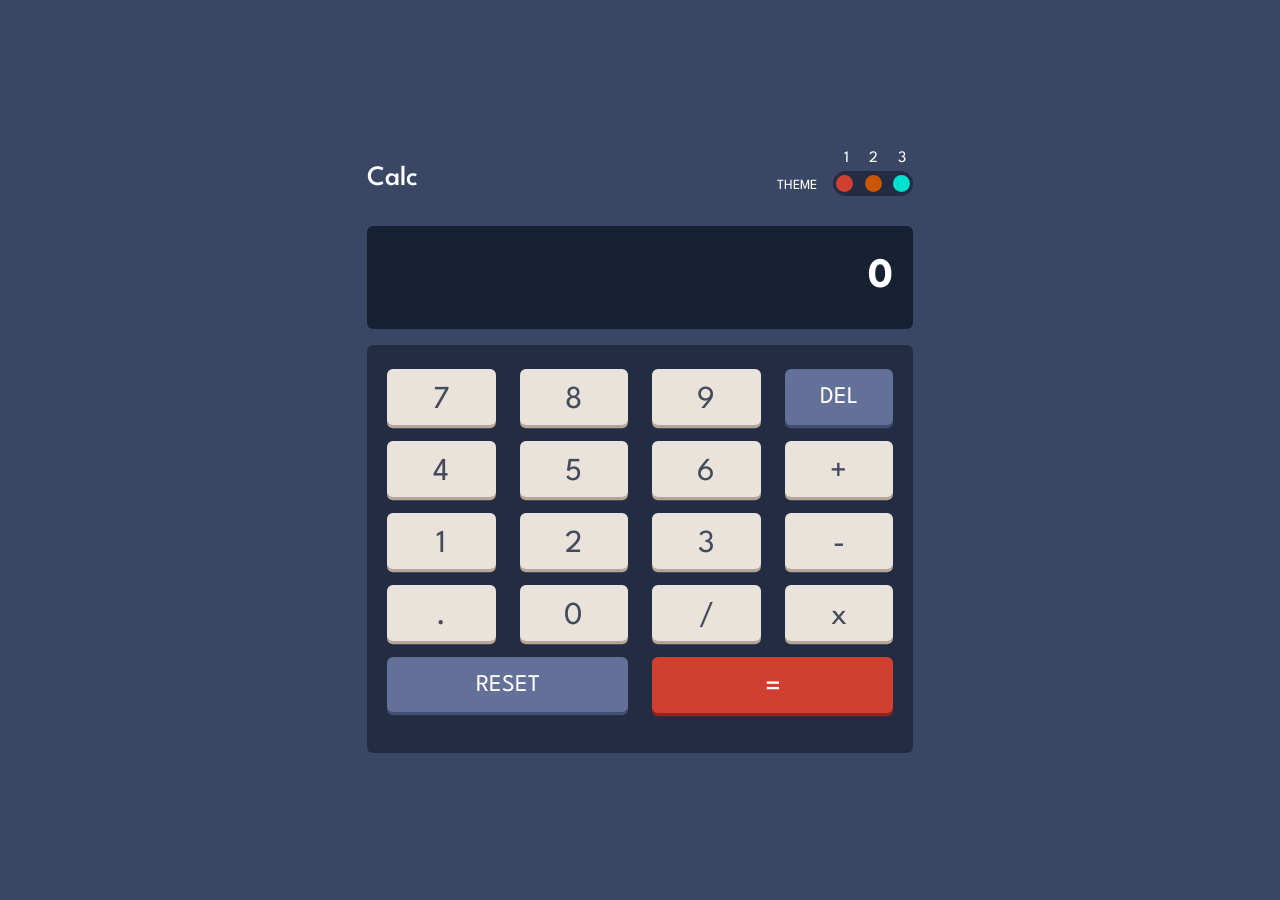
==== index.html @ 64ae6d37 "update" ====
<!DOCTYPE html>
<html lang="en">
<head>
  <meta charset="UTF-8">
  <meta name="viewport" content="width=device-width, initial-scale=1.0"> <!-- displays site properly based on user's device -->

  <link rel="icon" type="image/png" sizes="32x32" href="./images/favicon-32x32.png">
  
  <title>Frontend Mentor | Calculator app</title>
  <link rel="stylesheet" href="./css/style.css">
  <!-- //switch color -->
  <link rel="stylesheet" href="./css/switch_stytle.css">
  <link rel="stylesheet" href="css/theme1.css" class="alternate-style" title="theme-1" disabled>
  <link rel="stylesheet" href="css/theme2.css" class="alternate-style" title="theme-2" disabled>
  <link rel="stylesheet" href="css/theme3.css" class="alternate-style" title="theme-3" disabled>



  <!-- Feel free to remove these styles or customise in your own stylesheet 👍 -->
  <style> </style>
</head>
<body class="body colorChange">
  <div class="container">
    <div class="row min-vh-100 justify-content-center align-items-center" >
      <div class="col-11 col-md-8 col-lg-6" style="padding-top: 50px; padding-bottom: 50px;">
        <div>
          <!-- //header  -->
          <div class="header d-flex justify-content-between align-items-end">
            <h3 class="mb-0">Calc</h3>
            <div class="d-flex align-items-end">
              <small class="me-3">THEME</small>
               <div>
                <div class="text-center">
                  <span class="me-3 ms-1">1</span>
                  <span class="me-3">2</span>
                  <span>3</span>
                </div>
                <div class="color rounded-pill">
                  <span class="color-theme theme-1" onclick="setActive('theme-1')"></span>
                  <span class="color-theme theme-2" onclick="setActiveStyle('theme-2')"></span>
                  <span class="color-theme theme-3" onclick="setActiveStyle('theme-3')"></span>
                </div>
               </div>
            </div>
          </div>
          <!-- //result  -->
          <div class="result rounded col-12" >
            0
          </div>
          <!-- //Calculator body  -->
          <div class=" row mx-0 no-gutters numArray1 py-4 px-2  rounded mt-3">
            <div class="calcArr1 col-3 text-center">
              <div class="key pt-2 mb-3 rounded" onclick="showDisplay(7)">7</div>
            </div>
            <div class="calcArr1 col-3 text-center">
              <div class="key pt-2 mb-3 rounded" onclick="showDisplay(8)">8</div>
            </div>
            <div class="calcArr1 col-3 text-center">
              <div class="key pt-2 mb-3 rounded" onclick="showDisplay(9)">9</div>
            </div>
            <div class="calcArr1 col-3 text-center">
              <div class="key del mb-3 rounded" id="del" onclick="del()">DEL</div>
            </div>
            <div class="calcArr1 col-3 text-center">
              <div class="key pt-2 mb-3 rounded" onclick="showDisplay(4)">4</div>
            </div>
            <div class="calcArr1 col-3 text-center">
              <div class="key pt-2 mb-3 rounded" onclick="showDisplay(5)">5</div>
            </div>
            <div class="calcArr1 col-3 text-center">
              <div class="key pt-2 mb-3 rounded" onclick="showDisplay(6)">6</div>
            </div>
            <div class="calcArr1 col-3 text-center">
              <div class="key pt-2 mb-3 rounded" onclick="showDisplay('+')">+</div>
            </div>
            <div class="calcArr1 col-3 text-center">
              <div class="key pt-2 mb-3 rounded" onclick="showDisplay(1)">1</div>
            </div>
            <div class="calcArr1 col-3 text-center">
              <div class="key pt-2 mb-3 rounded" onclick="showDisplay(2)">2</div>
            </div>
            <div class="calcArr1 col-3 text-center">
              <div class="key pt-2 mb-3 rounded" onclick="showDisplay(3)">3</div>
            </div>
            <div class="calcArr1 col-3 text-center">
              <div class="key pt-2 mb-3 rounded" onclick="showDisplay('-')">-</div>
            </div>
            <div class="calcArr1 col-3 text-center">
              <div class="key pt-2 mb-3 rounded" onclick="dot('.')">.</div>
            </div>
            <div class="calcArr1 col-3 text-center">
              <div class="key pt-2 mb-3 rounded" onclick="showDisplay(0)">0</div>
            </div>
            <div class="calcArr1 col-3 text-center">
              <div class="key pt-2 mb-3 rounded" onclick="showDisplay('/')">/</div>
            </div>
            <div class="calcArr1 col-3 text-center">
              <div class="key pt-2 mb-3 rounded" onclick="showDisplay('*')">x</div>
            </div>
            <div class="calcArr2 col-6 text-center">
              <div class="key del mb-3 rounded" id="res" onclick="res()">RESET</div>
          </div>
          <div class="calcArr2 col-6 text-center">
            <div class="key pt-2 mb-3 rounded" id="eql" onclick="calc()">=</div>
        </div>
          </div>
        </div>
      </div>
    </div>
  </div>
  <script src="./js/app.js"></script>
  <script src="./js/switch.js"></script>
</body>
</html>
---- css/style.css ----
@import url('https://fonts.googleapis.com/css2?family=League+Spartan:wght@700&display=swap');
@import url(bootstrap.css);
@import url(theme1.css);

body
{
    margin: 0;
    padding: 0;
    box-sizing: border-box;
    color: var(--text-color);
    background: var(--main-bg);
    font-family: 'League Spartan';
}
/* //header  */
.colorChange{
    color: var(--text-white);
}

/* //result  */
.result
{
    background: var(--screen-bg);
    /* color: var(--text-color); */
    margin-top: 30px;
    padding: 20px;
    overflow: hidden;
    font-weight: bolder;
    text-align: end;
    font-size: 42px;
    cursor: pointer;
}

/* //key  */
.key{
    font-size: 32px;
}
.key:hover{
    background: var(--key-num-hover);
}
#eql:hover{
    background: var(--key-red-hover);
}
.del:hover{
    background: var(--key-del-hover) !important;
}
#res{
    font-size: 24px !important;
    padding: 0.58rem;
}
#del{
    font-size: 24px !important;
    padding: 0.65rem;
}
.numArray1{
    background-color: var(--toggle-bg);
}
.calcArr1 div{
    background-color: var(--key-num);
    color: var(--text-color);
    box-shadow: 0 0.2rem var(--key-num-shadow);
}
.calcArr2 div{
    background-color: var(--key-red);
    color: var(--text-white);
    box-shadow: 0 0.2rem var(--key-red-shadow);
}
.calcArr{
    background-color: var(--key-del) !important;
    color: var(--text-white) !important;
    box-shadow: 0 0.2rem var(--key-del-shadow) !important;
}
---- css/switch_stytle.css ----
:root
{
    --theme-1: hsl(6, 63%, 50%);
    --theme-2: hsl(25, 98%, 40%);
    --theme-3: hsl(176, 100%, 44%);
}

/* //switch color  */
.header .color
{
    width: 80px;
    height: 25px;
    background: var(--toggle-bg);
    display: flex;
    flex-wrap: wrap;
    justify-content: space-between;
    align-items: center;
}
.color span
{
    width: 17px;
    height: 17px;
    border-radius: 50%;
    display: inline-block;
    margin: 3px;
}
.color .theme-1{
    background: var(--theme-1) !important;
}
.color .theme-2{
    background: var(--theme-2) !important;
}
.color .theme-3{
    background: var(--theme-3) !important;
    
}
---- css/theme1.css ----
:root
{   
    /* //bg color*/
    --main-bg:hsl(222, 26%, 31%);
    --toggle-bg:hsl(223, 31%, 20%);
    --screen-bg: hsl(224, 36%, 15%);
    /* //key color*/
    --key-del:hsl(225, 21%, 49%);
    --key-del-shadow:hsl(224, 28%, 35%);

    --key-red:hsl(6, 63%, 50%);
    --key-red-shadow:hsl(6, 70%, 34%);

    --key-num:hsl(30, 25%, 89%);
    --key-num-shadow: hsl(28, 16%, 65%);

    /* //hover */
    --key-num-hover: hsl(30, 25%, 100%);
    --key-red-hover:hsl(6, 62%, 54%);
    --key-del-hover: hsl(225, 26%, 59%);

    /* text-color  */
    --text-color: hsl(221, 14%, 31%);
    --text-white:hsl(0, 0%, 100%);
}
---- css/theme2.css ----
:root
{
    /* //bg color  */
    --main-bg:hsl(0, 0%, 90%);
    --toggle-bg:hsl(0, 5%, 81%);
    --screen-bg: hsl(0, 0%, 93%);
    /* //key color  */  
    --key-del:hsl(185, 42%, 37%);
    --key-del-shadow:hsl(185, 58%, 25%);
    
    --key-red:hsl(25, 98%, 40%);
    --key-red-shadow:hsl(25, 99%, 27%);

    --key-num:  hsl(45, 7%, 89%);
    --key-num-shadow: hsl(35, 11%, 61%);

    /* //hover */
    --key-num-hover: hsl(45, 10%, 98%);
    --key-red-hover:hsl(25, 72%, 54%);
    --key-del-hover: hsl(185, 42%, 49%);

    /* text color  */
    --text-color: hsl(60, 10%, 19%);
    --text-white:hsl(0, 0%, 100%);
}
---- css/theme3.css ----
:root
{
    /* //bg color  */
    --main-bg: hsl(268, 75%, 9%);
    --toggle-bg:hsl(268, 71%, 12%);
    --screen-bg: hsl(268, 71%, 12%);
    /* //key color  */
    --key-del:hsl(281, 89%, 26%);
    --key-del-shadow: hsl(285, 91%, 52%);
    
    --key-red:hsl(176, 100%, 44%);
    --key-red-shadow: hsl(177, 92%, 70%);

    --key-num:  hsl(268, 47%, 21%);
    --key-num-shadow: hsl(290, 70%, 36%);

    
    /* //hover */
    --key-num-hover: hsl(268, 47%, 41%);
    --key-red-hover:hsl(176, 100%, 54%);
    --key-del-hover: hsl(281, 89%, 36%);

    /* text color  */
    --text-dark:    hsl(198, 20%, 13%);
    --text-white:hsl(0, 0%, 100%);
    --text-color: hsl(52, 100%, 62%);
}
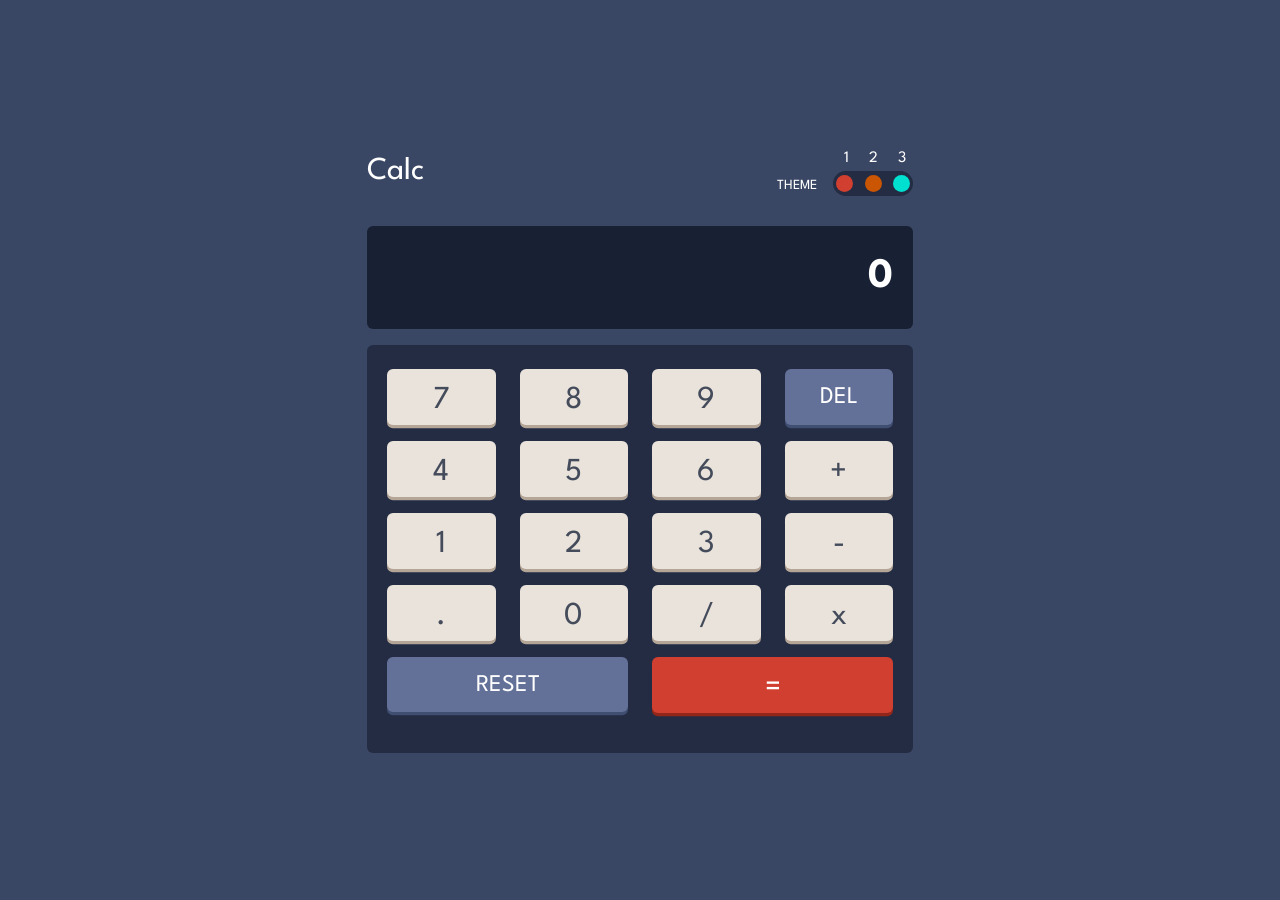
==== commit 456a6efa: "update" ====
--- a/index.html
+++ b/index.html
@@ -20,13 +20,13 @@
   <style> </style>
 </head>
 <body class="body colorChange">
-  <div class="container">
+  <div role="main" class="container">
     <div class="row min-vh-100 justify-content-center align-items-center" >
       <div class="col-11 col-md-8 col-lg-6" style="padding-top: 50px; padding-bottom: 50px;">
         <div>
           <!-- //header  -->
           <div class="header d-flex justify-content-between align-items-end">
-            <h3 class="mb-0">Calc</h3>
+            <div class="mb-0 fs-2">Calc</div>
             <div class="d-flex align-items-end">
               <small class="me-3">THEME</small>
                <div>
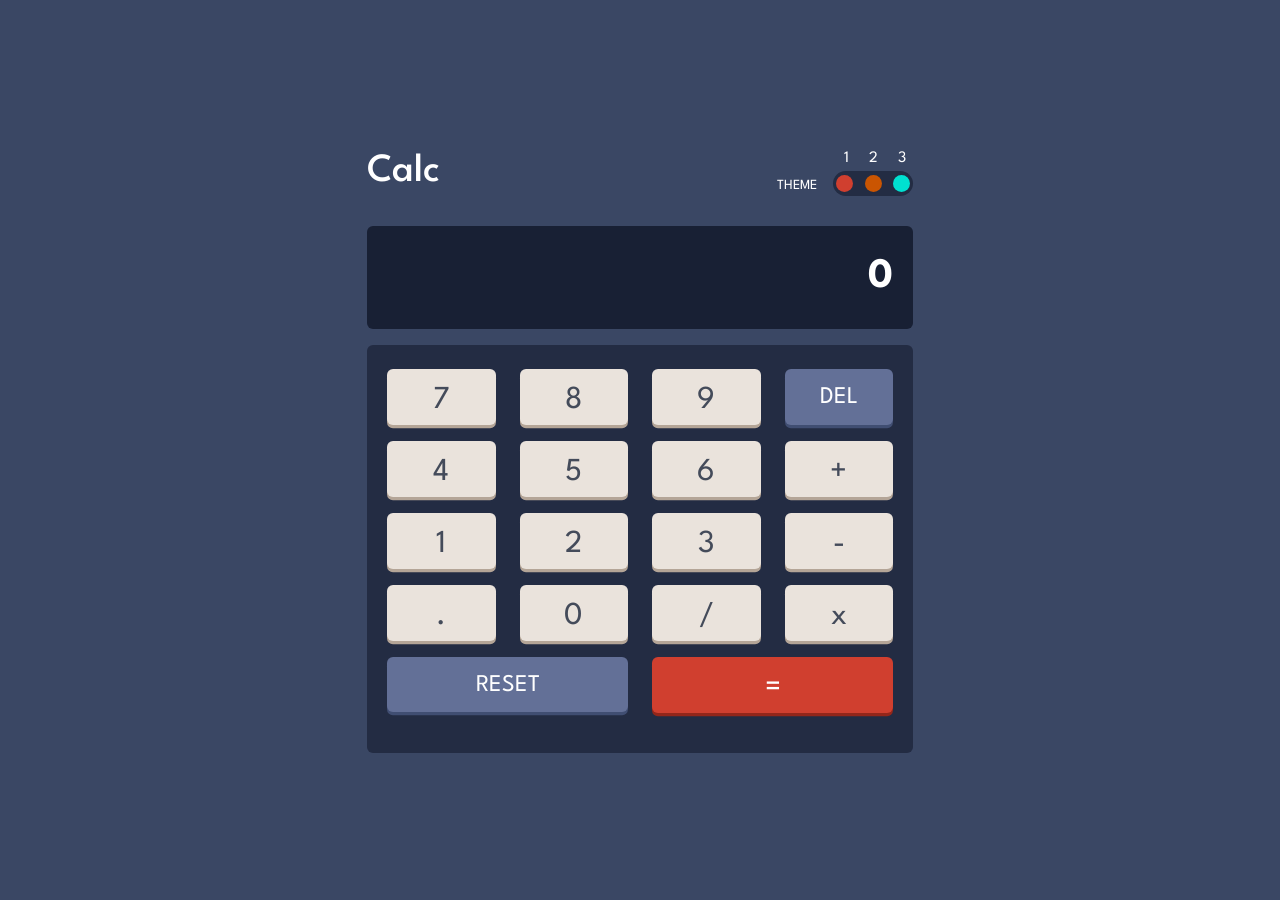
==== commit f0d4d4dd: "update" ====
--- a/index.html
+++ b/index.html
@@ -26,7 +26,7 @@
         <div>
           <!-- //header  -->
           <div class="header d-flex justify-content-between align-items-end">
-            <div class="mb-0 fs-2">Calc</div>
+            <h1 class="mb-0 ">Calc</h1>
             <div class="d-flex align-items-end">
               <small class="me-3">THEME</small>
                <div>
